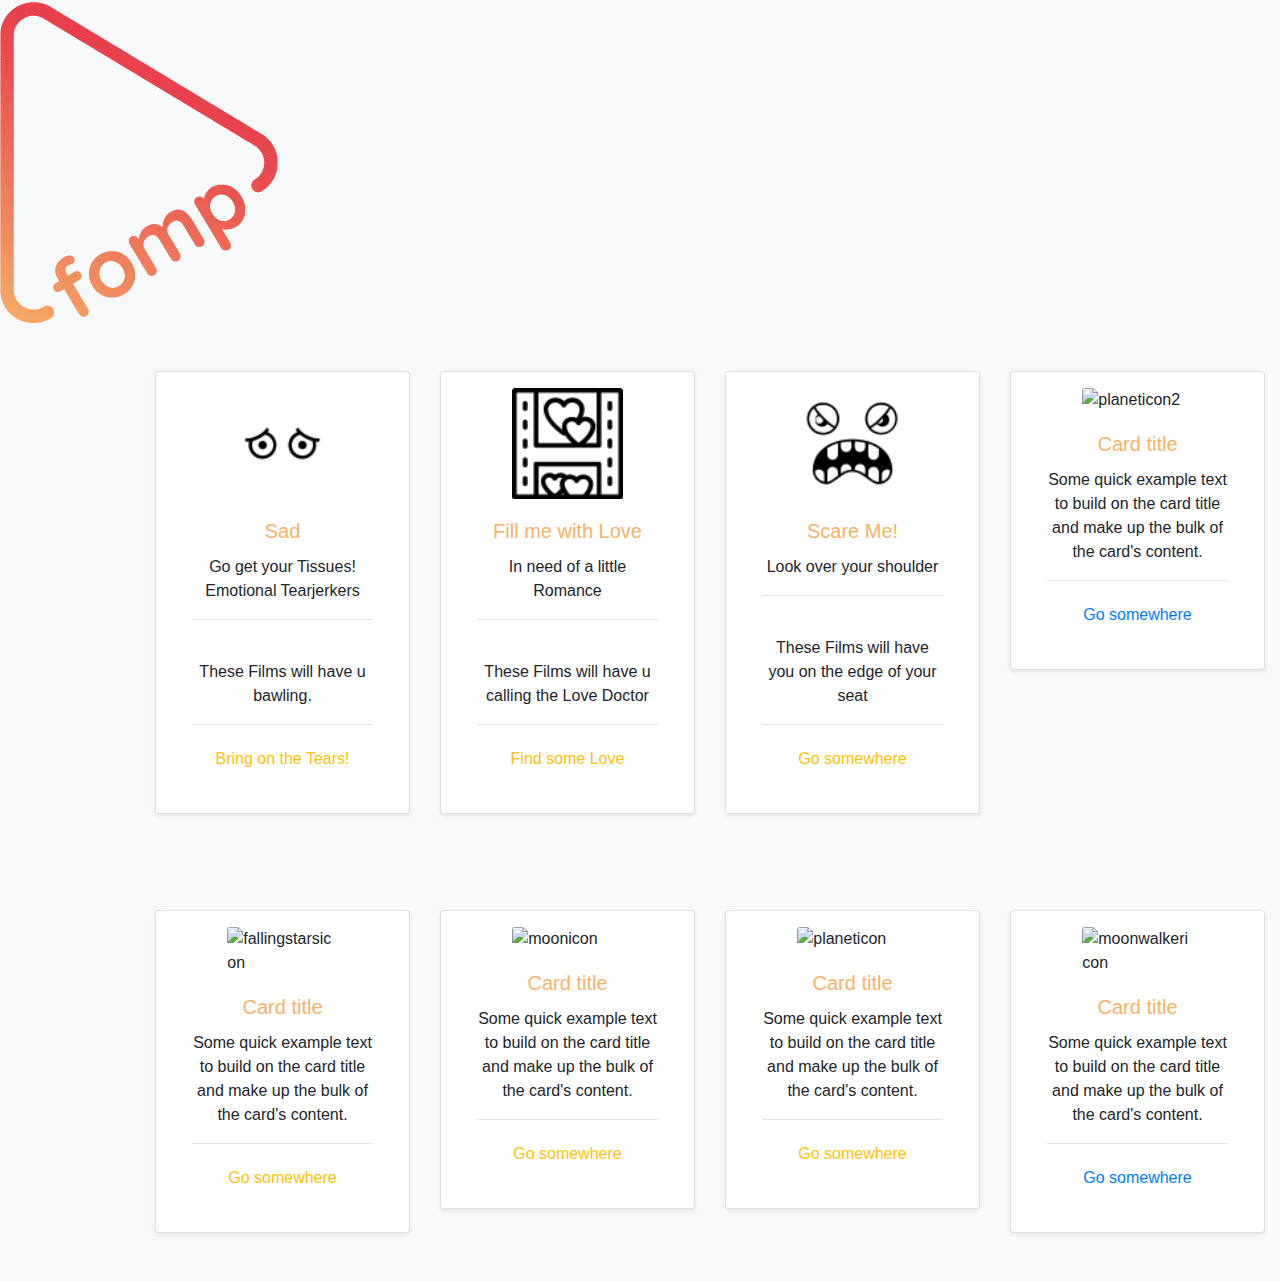
==== index_fiona.html @ cfb084af "fomp readme" ====
<!DOCTYPE html>
<html lang="en">
<head>
    <meta charset="UTF-8">
    <meta name="viewport" content="width=device-width, initial-scale=1.0">
    <meta http-equiv="X-UA-Compatible" content="ie=edge">
    <link rel="stylesheet" href="https://stackpath.bootstrapcdn.com/bootstrap/4.3.1/css/bootstrap.min.css" integrity="sha384-ggOyR0iXCbMQv3Xipma34MD+dH/1fQ784/j6cY/iJTQUOhcWr7x9JvoRxT2MZw1T" crossorigin="anonymous">
    <link rel="stylesheet" href="stylesheet.css">
    <link href="https://fonts.googleapis.com/css?family=Quicksand" rel="stylesheet"> 
    <link href="https://fonts.googleapis.com/css?family=Open+Sans" rel="stylesheet"> 


    <title>FOMP</title>


</head>
<body>
       <meta charset="UTF-8">
    <meta name="viewport" content="width=device-width, initial-scale=1.0">
    <meta http-equiv="X-UA-Compatible" content="ie=edge">
<img src="RESOURCES/logo.png" margin: 10px >
</head>
<body class="background bg-light">
    
    <div class="container">
            <div class="row">
                    
        
                    </div>
         </div>
    </div>
<div class="container float-right">
        <div class="row">
            <div class="col">
                    <div class="card p-3 mt-5 shadow-sm p-3 mb-5 bg-white rounded">
                            <img src="RESOURCES/sad.png" class="w-50 m-auto card-img-top" alt="tearsicon">
                            <div class="card-body text-center ">
                              <h5 class="card-title"> Sad </h5>
                              <p class="card-text"> Go get your Tissues! </br> Emotional Tearjerkers <hr></br> These Films will have u bawling.</p>
                              <hr>
                              <a href="#" class="btn btn-outline-warning rounded-pill border-0">Bring on the Tears!</a>
                            </div>
                          </div>
            </div>
            <div class="col">
                    <div class="card p-3 mt-5 shadow-sm p-3 mb-5 bg-white rounded">
                            <img src="RESOURCES/heartmovie.png" class="w-50 m-auto card-img-top" alt="lovedoctoricon">
                            <div class="card-body text-center ">
                              <h5 class="card-title">Fill me with Love</h5>
                              <p class="card-text-"> In need of a little Romance <hr> </br> These Films will have u calling the Love Doctor </p>
                              <hr>
                              <a href="#" class="btn btn-outline-warning rounded-pill border-0"> Find some Love </a>
                            </div>
                          </div>
            </div>
            <div class="col">
                    <div class="card p-3 mt-5 shadow-sm p-3 mb-5 bg-white rounded">
                            <img src="RESOURCES/monster.png" class="w-50 m-auto card-img-top" alt="monstericon">
                            <div class="card-body text-center ">
                              <h5 class="card-title">Scare Me!</h5>
                              <p class="card-text"> Look over your shoulder <hr> </br> These Films will have you on the edge of your seat</p>
                              <hr>
                              <a href="#" class="btn btn-outline-warning rounded-pill border-0">Go somewhere</a>
                            </div>
                          </div>
            </div>
            <div class="col">
                    <div class="card p-3 mt-5 shadow-sm p-3 mb-5 bg-white rounded">
                            <img src="resources/planeticon2.png" class="w-50 m-auto card-img-top" alt="planeticon2">
                            <div class="card-body text-center ">
                              <h5 class="card-title">Card title</h5>
                              <p class="card-text">Some quick example text to build on the card title and make up the bulk of the card's content.</p>
                              <hr>
                              <a href="#" class="btn btn-outline-primary rounded-pill border-0">Go somewhere</a>
                            </div>
                          </div>
            </div> 
    </div> 
 <div class="row"> 
        <div class="col">
                <div class="card p-3 mt-5 shadow-sm p-3 mb-5 bg-white rounded">
                        <img src="resources/fallingstarsicon.svg" class="w-50 m-auto card-img-top" alt="fallingstarsicon">
                        <div class="card-body text-center ">
                          <h5 class="card-title">Card title</h5>
                          <p class="card-text">Some quick example text to build on the card title and make up the bulk of the card's content.</p>
                          <hr>
                          <a href="#" class="btn btn-outline-warning rounded-pill border-0">Go somewhere</a>
                        </div>
                      </div>
        </div>
        <div class="col">
                <div class="card p-3 mt-5 shadow-sm p-3 mb-5 bg-white rounded">
                        <img src="resources/moonicon.png" class="w-50 m-auto card-img-top" alt="moonicon">
                        <div class="card-body text-center ">
                          <h5 class="card-title">Card title</h5>
                          <p class="card-text">Some quick example text to build on the card title and make up the bulk of the card's content.</p>
                          <hr>
                          <a href="#" class="btn btn-outline-warning rounded-pill border-0">Go somewhere</a>
                        </div>
                      </div>
        </div>
        <div class="col">
                <div class="card p-3 mt-5 shadow-sm p-3 mb-5 bg-white rounded">
                        <img src="resources/planeticon .png" class="w-50 m-auto card-img-top" alt="planeticon ">
                        <div class="card-body text-center ">
                          <h5 class="card-title">Card title</h5>
                          <p class="card-text">Some quick example text to build on the card title and make up the bulk of the card's content.</p>
                          <hr>
                          <a href="#" class="btn btn-outline-warning rounded-pill border-0">Go somewhere</a>
                        </div>
                      </div>
        </div>
        <div class="col">
                <div class="card p-3 mt-5 shadow-sm p-3 mb-5 bg-white rounded">
                        <img src="resources/moonwalkericon.png" class="w-50 m-auto card-img-top" alt="moonwalkericon">
                        <div class="card-body text-center ">
                          <h5 class="card-title">Card title</h5>
                          <p class="card-text">Some quick example text to build on the card title and make up the bulk of the card's content.</p>
                          <hr>
                          <a href="#" class="btn btn-outline-primary rounded-pill border-0">Go somewhere</a>
                        </div>
                      </div>
        </div>
        
    </div>
</div>
</body>
<script src="https://code.jquery.com/jquery-3.3.1.slim.min.js" integrity="sha384-q8i/X+965DzO0rT7abK41JStQIAqVgRVzpbzo5smXKp4YfRvH+8abtTE1Pi6jizo" crossorigin="anonymous"></script>
<script src="https://cdnjs.cloudflare.com/ajax/libs/popper.js/1.14.7/umd/popper.min.js" integrity="sha384-UO2eT0CpHqdSJQ6hJty5KVphtPhzWj9WO1clHTMGa3JDZwrnQq4sF86dIHNDz0W1" crossorigin="anonymous"></script>
<script src="https://stackpath.bootstrapcdn.com/bootstrap/4.3.1/js/bootstrap.min.js" integrity="sha384-JjSmVgyd0p3pXB1rRibZUAYoIIy6OrQ6VrjIEaFf/nJGzIxFDsf4x0xIM+B07jRM" crossorigin="anonymous"></script>
</html>
---- stylesheet.css ----
h1, title{ color: #f79d65
    font-family: 'Quicksand', sans-serif;
}
body {background-color: cornsilk
    color: #f27059
    font-family: 'Open Sans', sans-serif;
}
card { color: coral;}

h1, h2, h3, h4, h5{
    color: #f7b267;}
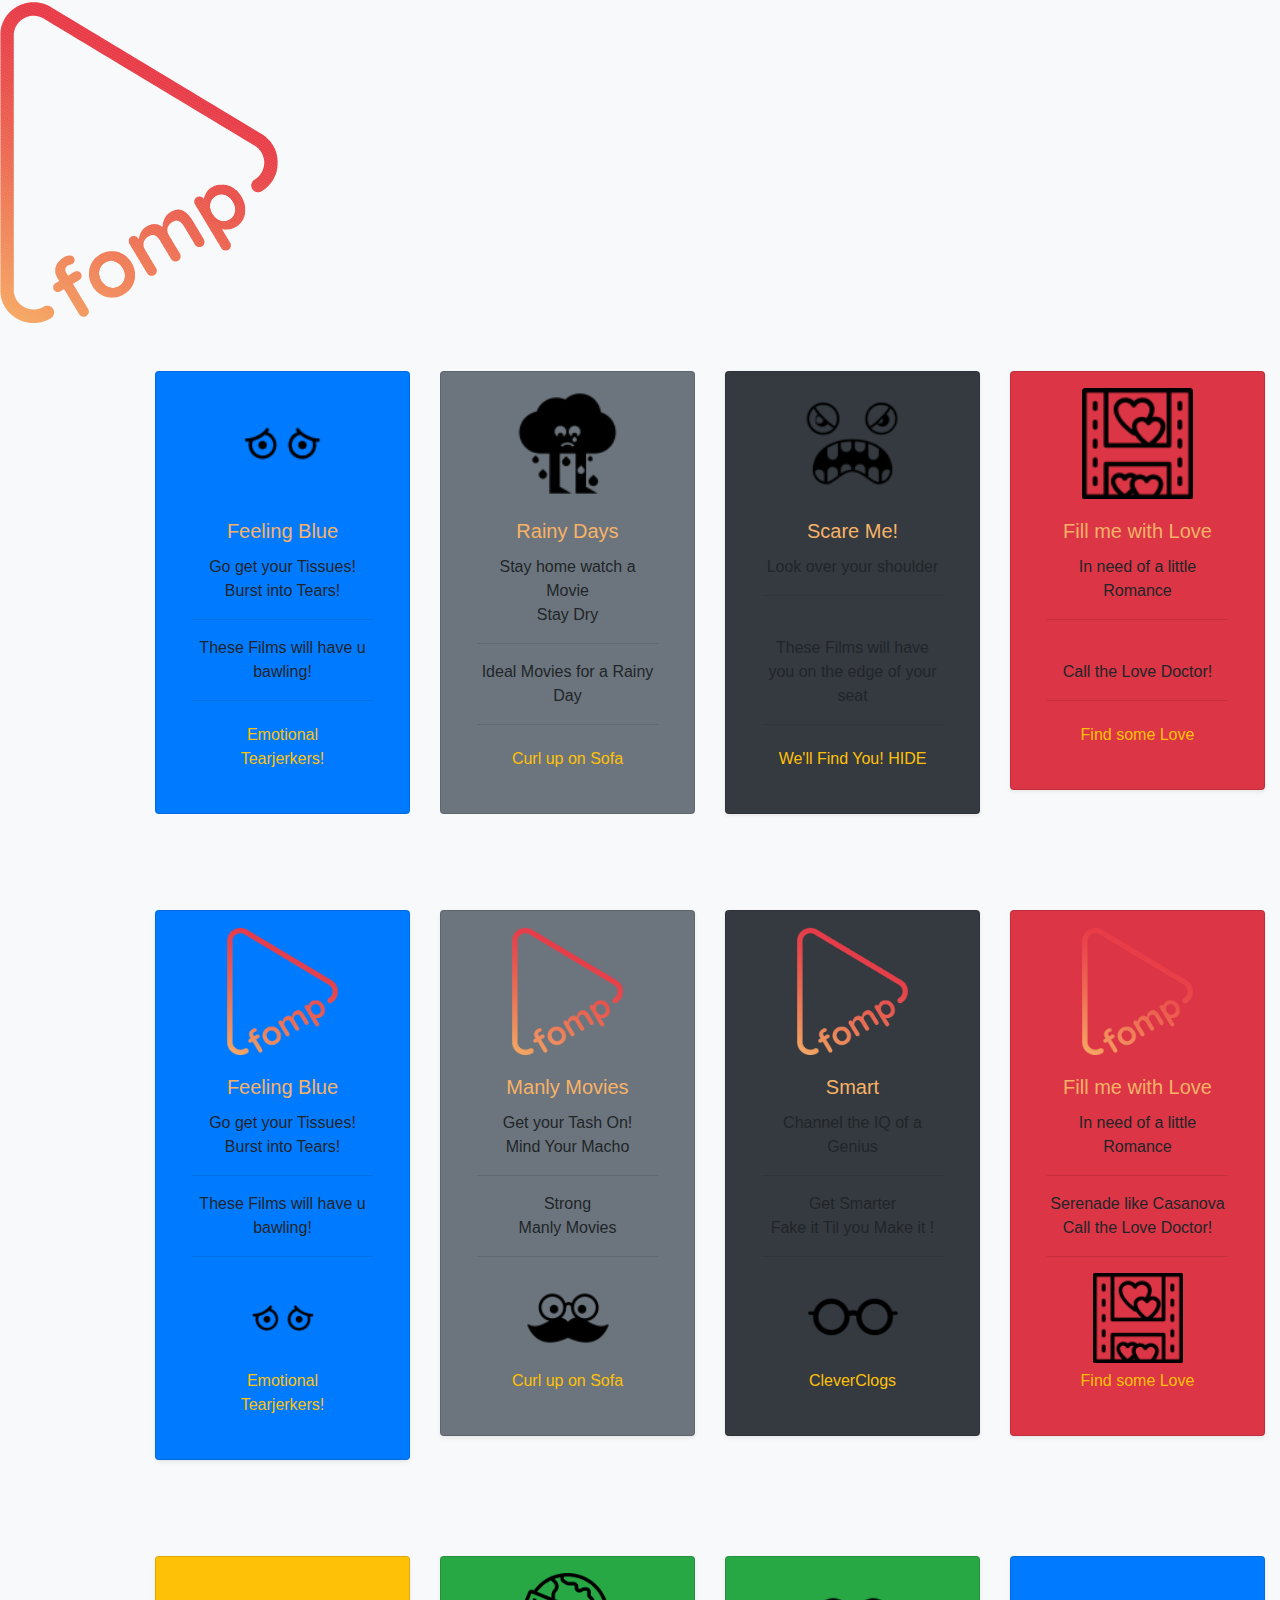
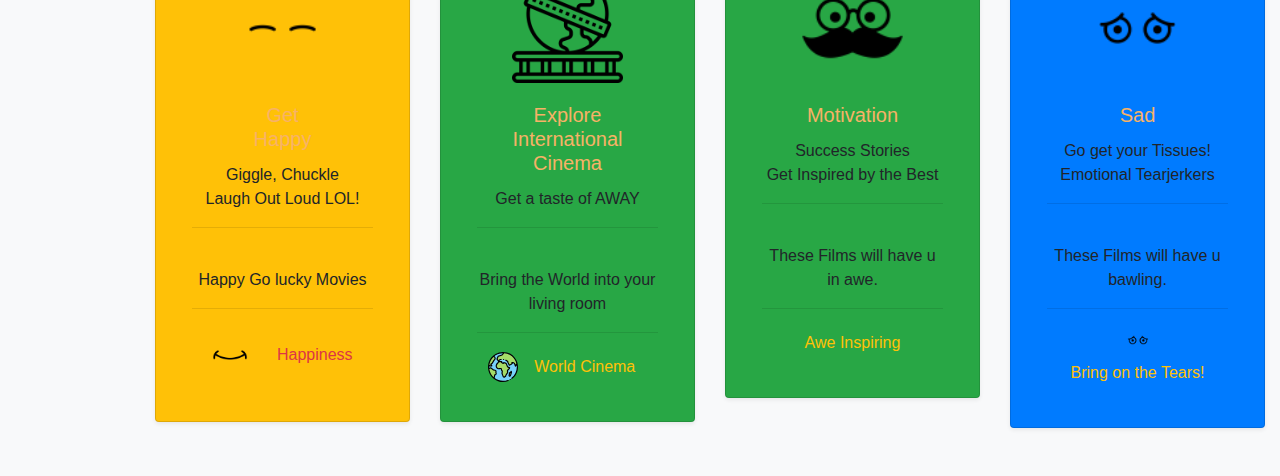
==== commit 4225883c: "FOMP" ====
--- a/index_fiona.html
+++ b/index_fiona.html
@@ -6,8 +6,14 @@
     <meta http-equiv="X-UA-Compatible" content="ie=edge">
     <link rel="stylesheet" href="https://stackpath.bootstrapcdn.com/bootstrap/4.3.1/css/bootstrap.min.css" integrity="sha384-ggOyR0iXCbMQv3Xipma34MD+dH/1fQ784/j6cY/iJTQUOhcWr7x9JvoRxT2MZw1T" crossorigin="anonymous">
     <link rel="stylesheet" href="stylesheet.css">
-    <link href="https://fonts.googleapis.com/css?family=Quicksand" rel="stylesheet"> 
-    <link href="https://fonts.googleapis.com/css?family=Open+Sans" rel="stylesheet"> 
+   <!-- <div>Icons made by <a href="https://www.flaticon.com/authors/eucalyp" title="Eucalyp">Eucalyp</a> from <a href="https://www.flaticon.com/" 		    title="Flaticon">www.flaticon.com</a> is licensed by <a href="http://creativecommons.org/licenses/by/3.0/" 		    title="Creative Commons BY 3.0" target="_blank">CC 3.0 BY</a></div>
+    <div>Icons made by <a href="https://www.flaticon.com/authors/eucalyp" title="Eucalyp">Eucalyp</a> from <a href="https://www.flaticon.com/" 		    title="Flaticon">www.flaticon.com</a> is licensed by <a href="http://creativecommons.org/licenses/by/3.0/" 		    title="Creative Commons BY 3.0" target="_blank">CC 3.0 BY</a></div>
+    <div>Icons made by <a href="https://www.flaticon.com/authors/freepik" title="Freepik">Freepik</a> from <a href="https://www.flaticon.com/" 		    title="Flaticon">www.flaticon.com</a> is licensed by <a href="http://creativecommons.org/licenses/by/3.0/" 		    title="Creative Commons BY 3.0" target="_blank">CC 3.0 BY</a></div>
+  <div>Icons made by <a href="https://www.flaticon.com/authors/freepik" title="Freepik">Freepik</a> from <a href="https://www.flaticon.com/" 		    title="Flaticon">www.flaticon.com</a> is licensed by <a href="http://creativecommons.org/licenses/by/3.0/" 		    title="Creative Commons BY 3.0" target="_blank">CC 3.0 BY</a></div>
+  <div>Icons made by <a href="https://www.flaticon.com/authors/srip" title="srip">srip</a> from <a href="https://www.flaticon.com/" 		    title="Flaticon">www.flaticon.com</a> is licensed by <a href="http://creativecommons.org/licenses/by/3.0/" 		    title="Creative Commons BY 3.0" target="_blank">CC 3.0 BY</a></div>
+    --!-->
+  <link href="https://fonts.googleapis.com/css?family=Quicksand" rel="stylesheet_fiona"> 
+    <link href="https://fonts.googleapis.com/css?family=Open+Sans" rel="stylesheet_fiona"> 
 
 
     <title>FOMP</title>
@@ -22,102 +28,149 @@
 </head>
 <body class="background bg-light">
     
-    <div class="container">
+    <div class="container" margin="10em" padding="5%">
             <div class="row">
                     
         
                     </div>
          </div>
     </div>
-<div class="container float-right">
+<div class="container float-right margin="10em" padding="5%">
         <div class="row">
             <div class="col">
-                    <div class="card p-3 mt-5 shadow-sm p-3 mb-5 bg-white rounded">
+                    <div class="card p-3 mt-5 shadow-l p-3 mb-5 bg-primary rounded" >
                             <img src="RESOURCES/sad.png" class="w-50 m-auto card-img-top" alt="tearsicon">
                             <div class="card-body text-center ">
-                              <h5 class="card-title"> Sad </h5>
-                              <p class="card-text"> Go get your Tissues! </br> Emotional Tearjerkers <hr></br> These Films will have u bawling.</p>
-                              <hr>
-                              <a href="#" class="btn btn-outline-warning rounded-pill border-0">Bring on the Tears!</a>
+                              <h5 class="card-title"> Feeling Blue </h5>
+                              <p class="card-text"> Go get your Tissues! </br> Burst into Tears! <hr>These Films will have u bawling!</p>
+                              <hr> 
+                              <a href="#" class="btn btn-outline-warning rounded-pill border-0">Emotional Tearjerkers!</a>
                             </div>
                           </div>
             </div>
             <div class="col">
-                    <div class="card p-3 mt-5 shadow-sm p-3 mb-5 bg-white rounded">
-                            <img src="RESOURCES/heartmovie.png" class="w-50 m-auto card-img-top" alt="lovedoctoricon">
-                            <div class="card-body text-center ">
-                              <h5 class="card-title">Fill me with Love</h5>
-                              <p class="card-text-"> In need of a little Romance <hr> </br> These Films will have u calling the Love Doctor </p>
-                              <hr>
-                              <a href="#" class="btn btn-outline-warning rounded-pill border-0"> Find some Love </a>
+              <div class="card p-3 mt-5 shadow-m p-3 mb-5 bg-secondary rounded">
+                    <img src="RESOURCES/rain.png" class="w-50 m-auto card-img-top" alt="rainycloudicon">
+                      <div class="card-body text-center ">
+                        <h5 class="card-title"> Rainy Days  </h5>
+                            <p class="card-text"> Stay home watch a Movie </br> Stay Dry <hr>Ideal Movies for a Rainy Day</p>
+                            <hr>
+                            <a href="#" class="btn btn-outline-warning rounded-pill border-0">Curl up on Sofa</a>
+                      </div>
+                    </div>
+                 </div>
+      <div class="col">
+        <div class="card p-3 mt-5 shadow-sm p-3 mb-5 bg-dark  rounded">
+                <img src="RESOURCES/monster.png" class="w-50 m-auto card-img-top" alt="monstericon">
+                <div class="card-body text-center ">
+                  <h5 class="card-title">Scare Me!</h5>
+                  <p class="card-text"> Look over your shoulder <hr> </br> These Films will have you on the edge of your seat</p>
+                  <hr>
+                  <a href="#" class="btn btn-outline-warning rounded-pill border-0">We'll Find You! HIDE</a>
+                </div>
+              </div>
+        </div>
+            <div class="col">
+                     <div class="card p-3 mt-5 shadow-sm p-3 mb-5 bg-danger rounded">
+                        <img src="RESOURCES/heartmovie.png" class="w-50 m-auto card-img-top" alt="lovedoctoricon">
+                        <div class="card-body text-center ">
+                          <h5 class="card-title">Fill me with Love</h5>
+                          <p class="card-text-"> In need of a little Romance <hr>  </br> Call the Love Doctor!</p>
+                          <hr>
+                          <a href="#" class="btn btn-outline-warning rounded-pill border-0"> Find some Love </a>
+                        </div>
+                      </div>
+        </div> 
+            </div>
+            <div class="row">
+              <div class="col">
+                      <div class="card p-3 mt-5 shadow-sm p-3 mb-5 bg-primary rounded" >
+                              <img src="RESOURCES/logo.png" class="w-50 m-auto card-img-top" alt="tearsicon">
+                              <div class="card-body text-center ">
+                                <h5 class="card-title"> Feeling Blue </h5>
+                                <p class="card-text"> Go get your Tissues! </br> Burst into Tears! <hr>These Films will have u bawling!</p>
+                                <hr> <img src="RESOURCES/sad.png" width="90px" height="90px"></img>
+                                <a href="#" class="btn btn-outline-warning rounded-pill border-0">Emotional Tearjerkers!</a>
+                              </div>
                             </div>
-                          </div>
-            </div>
-            <div class="col">
-                    <div class="card p-3 mt-5 shadow-sm p-3 mb-5 bg-white rounded">
-                            <img src="RESOURCES/monster.png" class="w-50 m-auto card-img-top" alt="monstericon">
-                            <div class="card-body text-center ">
-                              <h5 class="card-title">Scare Me!</h5>
-                              <p class="card-text"> Look over your shoulder <hr> </br> These Films will have you on the edge of your seat</p>
-                              <hr>
-                              <a href="#" class="btn btn-outline-warning rounded-pill border-0">Go somewhere</a>
+              </div>
+              <div class="col">
+                <div class="card p-3 mt-5 shadow-sm p-3 mb-5 bg-secondary rounded">
+                      <img src="RESOURCES/logo.png" class="w-50 m-auto card-img-top" alt="tashIcon">
+                        <div class="card-body text-center ">
+                          <h5 class="card-title"> Manly Movies  </h5>
+                              <p class="card-text"> Get your Tash On! </br> Mind Your Macho <hr> Strong </br> Manly Movies</p>
+                              <hr><img src="RESOURCES/tash.png" width="90px" height="90px"></img>
+                              <a href="#" class="btn btn-outline-warning rounded-pill border-0">Curl up on Sofa</a>
+                        </div>
+                      </div>
+                   </div>
+        <div class="col">
+          <div class="card p-3 mt-5 shadow-sm p-3 mb-5 bg-dark  rounded">
+                  <img src="RESOURCES/logo.png" class="w-50 m-auto card-img-top" alt="oddicon">
+                  <div class="card-body text-center ">
+                    <h5 class="card-title">Smart </h5>
+                    <p class="card-text"> Channel the IQ of a Genius <hr> Get Smarter </br> Fake it Til you Make it !</p>
+                    <hr><img src="RESOURCES/glasses.png" width="90px" height="90px"></img>
+                    <a href="#" class="btn btn-outline-warning rounded-pill border-0"> CleverClogs </a>
+                  </div>
+                </div>
+          </div>
+              <div class="col">
+                      <div class="card p-3 mt-5 shadow-sm p-3 mb-5 bg-danger rounded">
+                              <img src="RESOURCES/logo.png" class="w-50 m-auto card-img-top" alt="lovedoctoricon">
+                              <div class="card-body text-center ">
+                                <h5 class="card-title">Fill me with Love</h5>
+                                <p class="card-text-"> In need of a little Romance <hr> Serenade like Casanova </br> Call the Love Doctor!</p>
+                                <hr><img src="RESOURCES/heartmovie.png" width="90px" height="90px"></img>
+                                <a href="#" class="btn btn-outline-warning rounded-pill border-0"> Find some Love </a>
+                              </div>
                             </div>
-                          </div>
-            </div>
-            <div class="col">
-                    <div class="card p-3 mt-5 shadow-sm p-3 mb-5 bg-white rounded">
-                            <img src="resources/planeticon2.png" class="w-50 m-auto card-img-top" alt="planeticon2">
-                            <div class="card-body text-center ">
-                              <h5 class="card-title">Card title</h5>
-                              <p class="card-text">Some quick example text to build on the card title and make up the bulk of the card's content.</p>
-                              <hr>
-                              <a href="#" class="btn btn-outline-primary rounded-pill border-0">Go somewhere</a>
-                            </div>
-                          </div>
-            </div> 
-    </div> 
+              </div>
+       
+    </div>
  <div class="row"> 
         <div class="col">
-                <div class="card p-3 mt-5 shadow-sm p-3 mb-5 bg-white rounded">
-                        <img src="resources/fallingstarsicon.svg" class="w-50 m-auto card-img-top" alt="fallingstarsicon">
+                <div class="card p-3 mt-5 shadow-sm p-3 mb-5 bg-warning rounded">
+                        <img src="RESOURCES/happy.png" class="w-50 m-auto card-img-top" alt="actorIcon">
                         <div class="card-body text-center ">
-                          <h5 class="card-title">Card title</h5>
-                          <p class="card-text">Some quick example text to build on the card title and make up the bulk of the card's content.</p>
-                          <hr>
-                          <a href="#" class="btn btn-outline-warning rounded-pill border-0">Go somewhere</a>
+                          <h5 class="card-title" color="red"> Get </br> Happy  </h5>
+                             <p class="card-text"> Giggle, Chuckle </br> Laugh Out Loud LOL! <hr></br> Happy Go lucky Movies</p>
+                              <hr><img src="RESOURCES/smile.png" width="60px" height="60px">
+                              <a href="#" class="btn btn-outline-danger rounded-pill border-0">Happiness </img></a>
                         </div>
                       </div>
         </div>
         <div class="col">
-                <div class="card p-3 mt-5 shadow-sm p-3 mb-5 bg-white rounded">
-                        <img src="resources/moonicon.png" class="w-50 m-auto card-img-top" alt="moonicon">
+                <div class="card p-3 mt-5 shadow-sm p-3 mb-5 bg-success  rounded">
+                        <img src="RESOURCES/movies.png" class="w-50 m-auto card-img-top" alt="worldMoviesIcon">
                         <div class="card-body text-center ">
-                          <h5 class="card-title">Card title</h5>
-                          <p class="card-text">Some quick example text to build on the card title and make up the bulk of the card's content.</p>
-                          <hr>
-                          <a href="#" class="btn btn-outline-warning rounded-pill border-0">Go somewhere</a>
+                          <h5 class="card-title"> Explore International Cinema </h5>
+                              <p class="card-text"> Get a taste of AWAY <hr>  </br> Bring the World into your living room</p>
+                              <hr> <img src="RESOURCES/worldicon.svg"width="30px" height="30px"></img>
+                              <a href="#" class="btn btn-outline-warning rounded-pill border-0"img src="RESOURCES/worldicon.svg"width="30px" height="30px">World Cinema</img></a>
                         </div>
                       </div>
         </div>
         <div class="col">
-                <div class="card p-3 mt-5 shadow-sm p-3 mb-5 bg-white rounded">
-                        <img src="resources/planeticon .png" class="w-50 m-auto card-img-top" alt="planeticon ">
+                <div class="card p-3 mt-5 shadow-sm p-3 mb-5 bg-success  rounded">
+                        <img src="RESOURCES/tash.png" class="w-50 m-auto card-img-top" alt="tashIcon ">
                         <div class="card-body text-center ">
-                          <h5 class="card-title">Card title</h5>
-                          <p class="card-text">Some quick example text to build on the card title and make up the bulk of the card's content.</p>
+                          <h5 class="card-title"> Motivation  </h5>
+                          <p class="card-text"> Success Stories </br> Get Inspired by the Best <hr></br> These Films will have u in awe.</p>
                           <hr>
-                          <a href="#" class="btn btn-outline-warning rounded-pill border-0">Go somewhere</a>
+                          <a href="#" class="btn btn-outline-warning rounded-pill border-0">Awe Inspiring</a>
                         </div>
                       </div>
         </div>
         <div class="col">
-                <div class="card p-3 mt-5 shadow-sm p-3 mb-5 bg-white rounded">
-                        <img src="resources/moonwalkericon.png" class="w-50 m-auto card-img-top" alt="moonwalkericon">
+                <div class="card p-3 mt-5 shadow-sm p-3 mb-5 bg-primary rounded">
+                        <img src="RESOURCES/sad.png" class="w-50 m-auto card-img-top" alt="shockIcon">
                         <div class="card-body text-center ">
-                          <h5 class="card-title">Card title</h5>
-                          <p class="card-text">Some quick example text to build on the card title and make up the bulk of the card's content.</p>
-                          <hr>
-                          <a href="#" class="btn btn-outline-primary rounded-pill border-0">Go somewhere</a>
+                          <h5 class="card-title"> Sad </h5>
+                          <p class="card-text"> Go get your Tissues! </br> Emotional Tearjerkers <hr></br> These Films will have u bawling.</p>
+                          <hr><img src="RESOURCES/sad.png" width="30px" height="30px"></img>
+                          <a href="#" class="btn btn-outline-warning rounded-pill border-0">Bring on the Tears!</a>
                         </div>
                       </div>
         </div>
--- a/stylesheet.css
+++ b/stylesheet.css
@@ -9,6 +9,6 @@
 
 h1, h2, h3, h4, h5{
     color: #f7b267;}
+   
 
 
-
